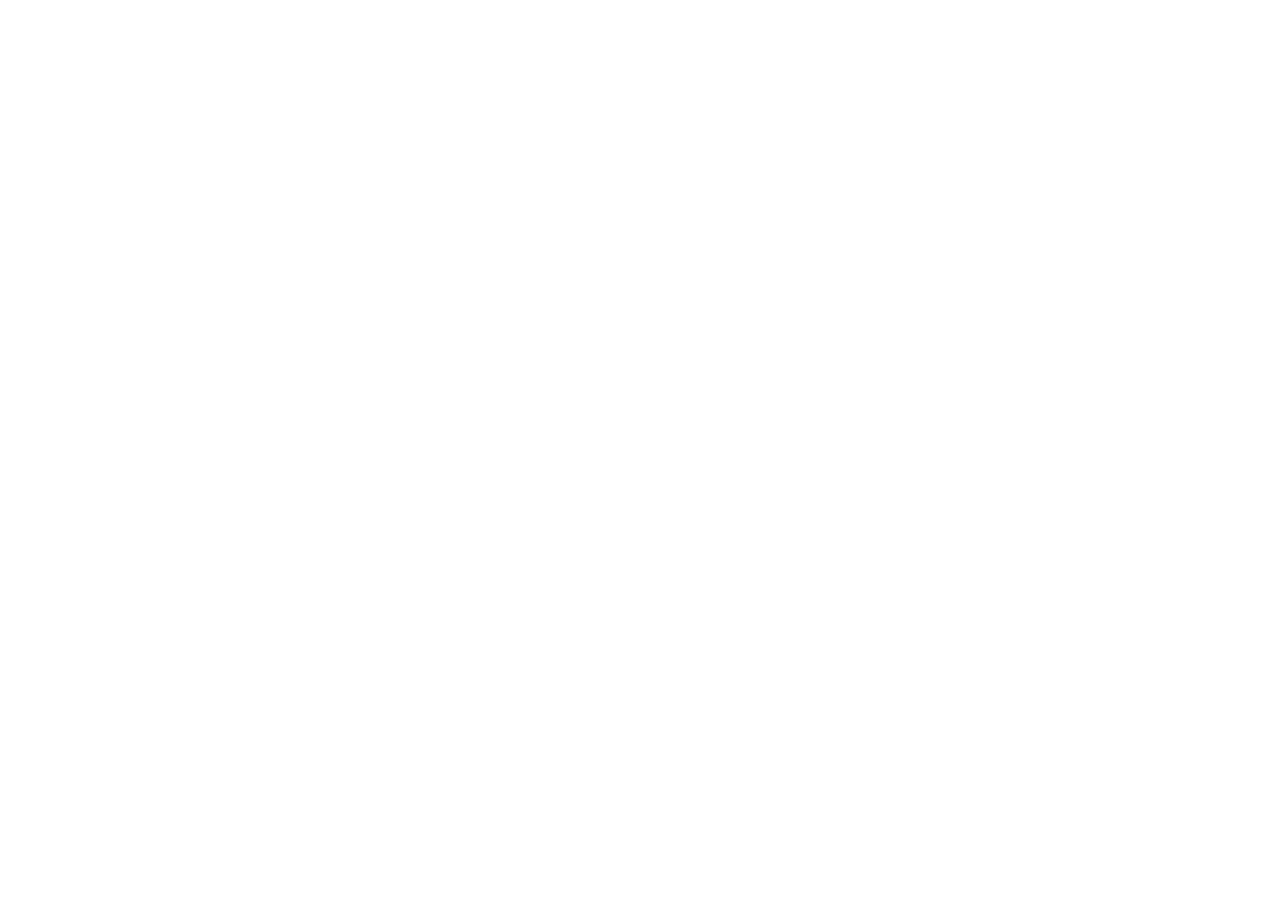
==== index.html @ 37996ad7 "Add files via upload" ====
<!doctype html><html lang="en"><head><meta charset="UTF-8"/><meta http-equiv="X-UA-Compatible" content="IE=edge"/><meta name="viewport" content="width=device-width,initial-scale=1"/><title>Document</title><link rel="shortcut icon" href="Logo.png" type="image/x-icon"><script defer="defer" src="/static/js/main.5c47036b.js"></script><link href="/static/css/main.c22bcf21.css" rel="stylesheet"></head><body><div id="root"></div></body></html>
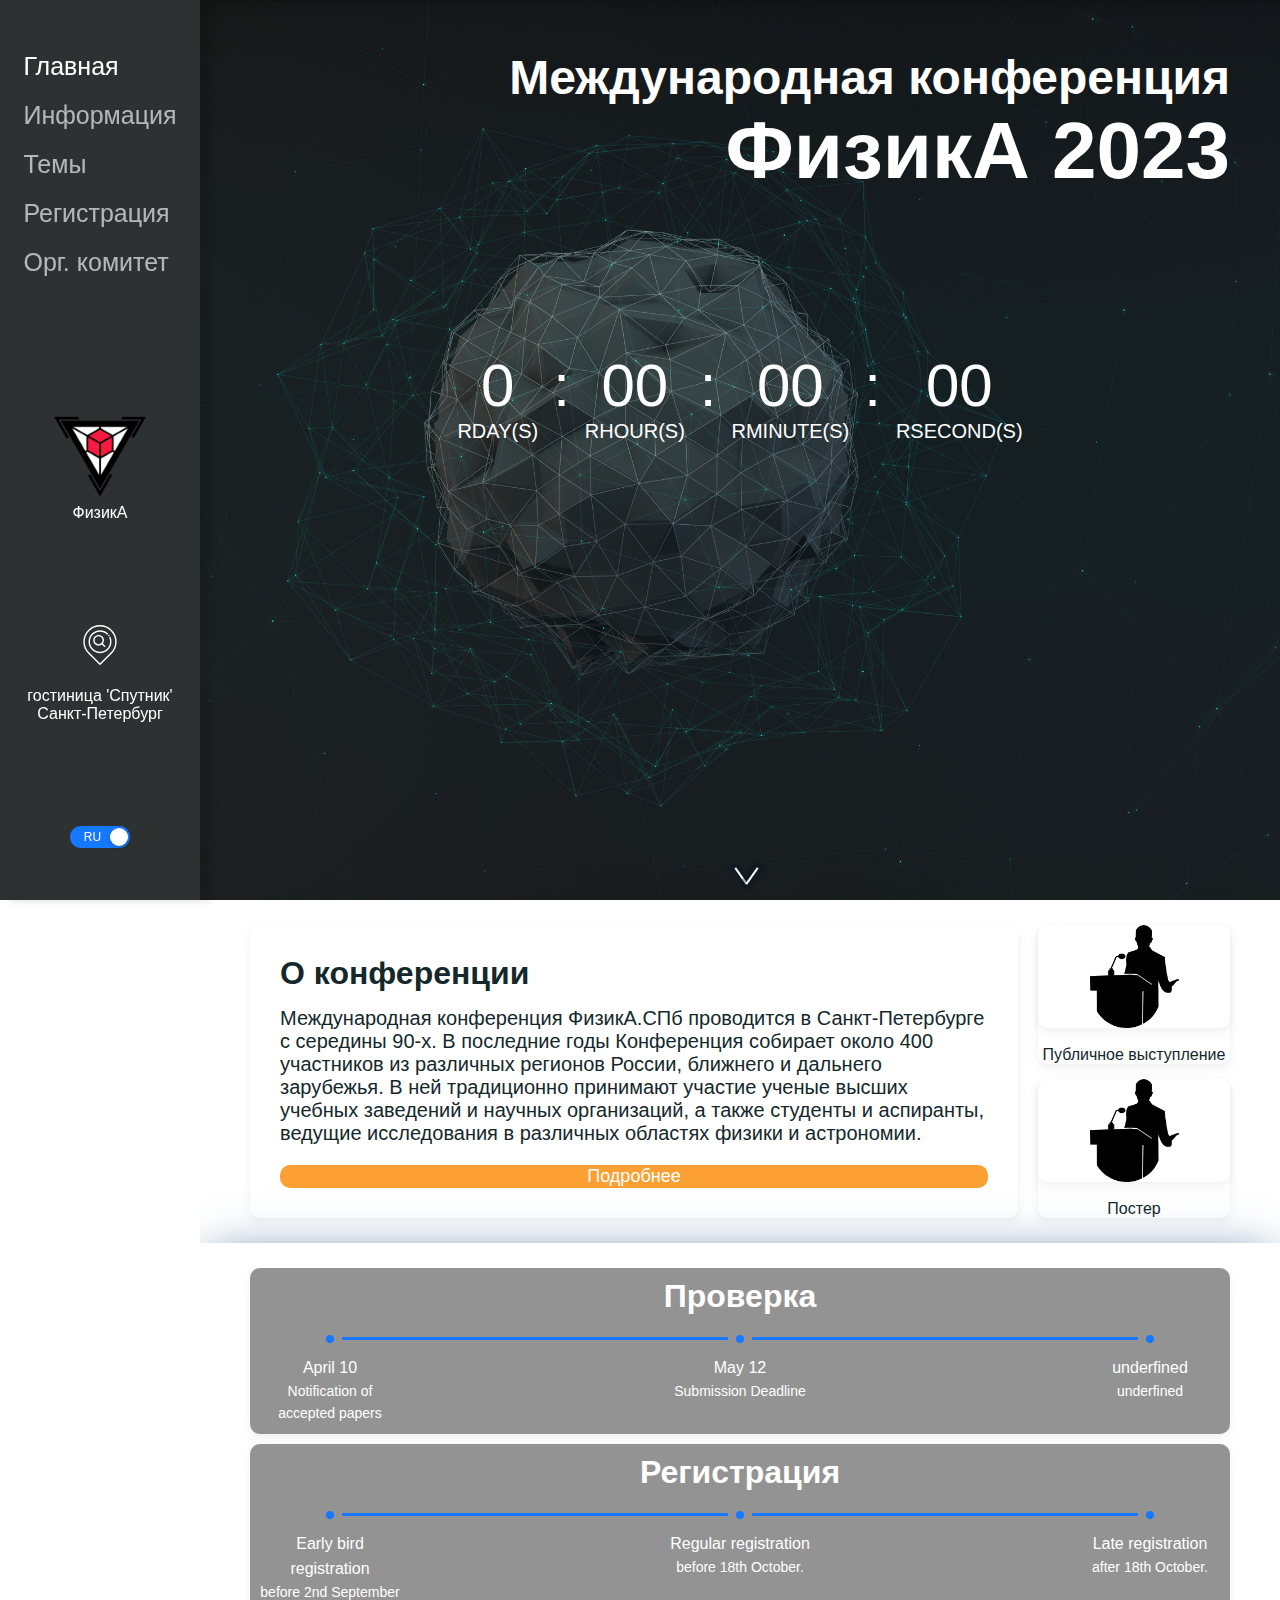
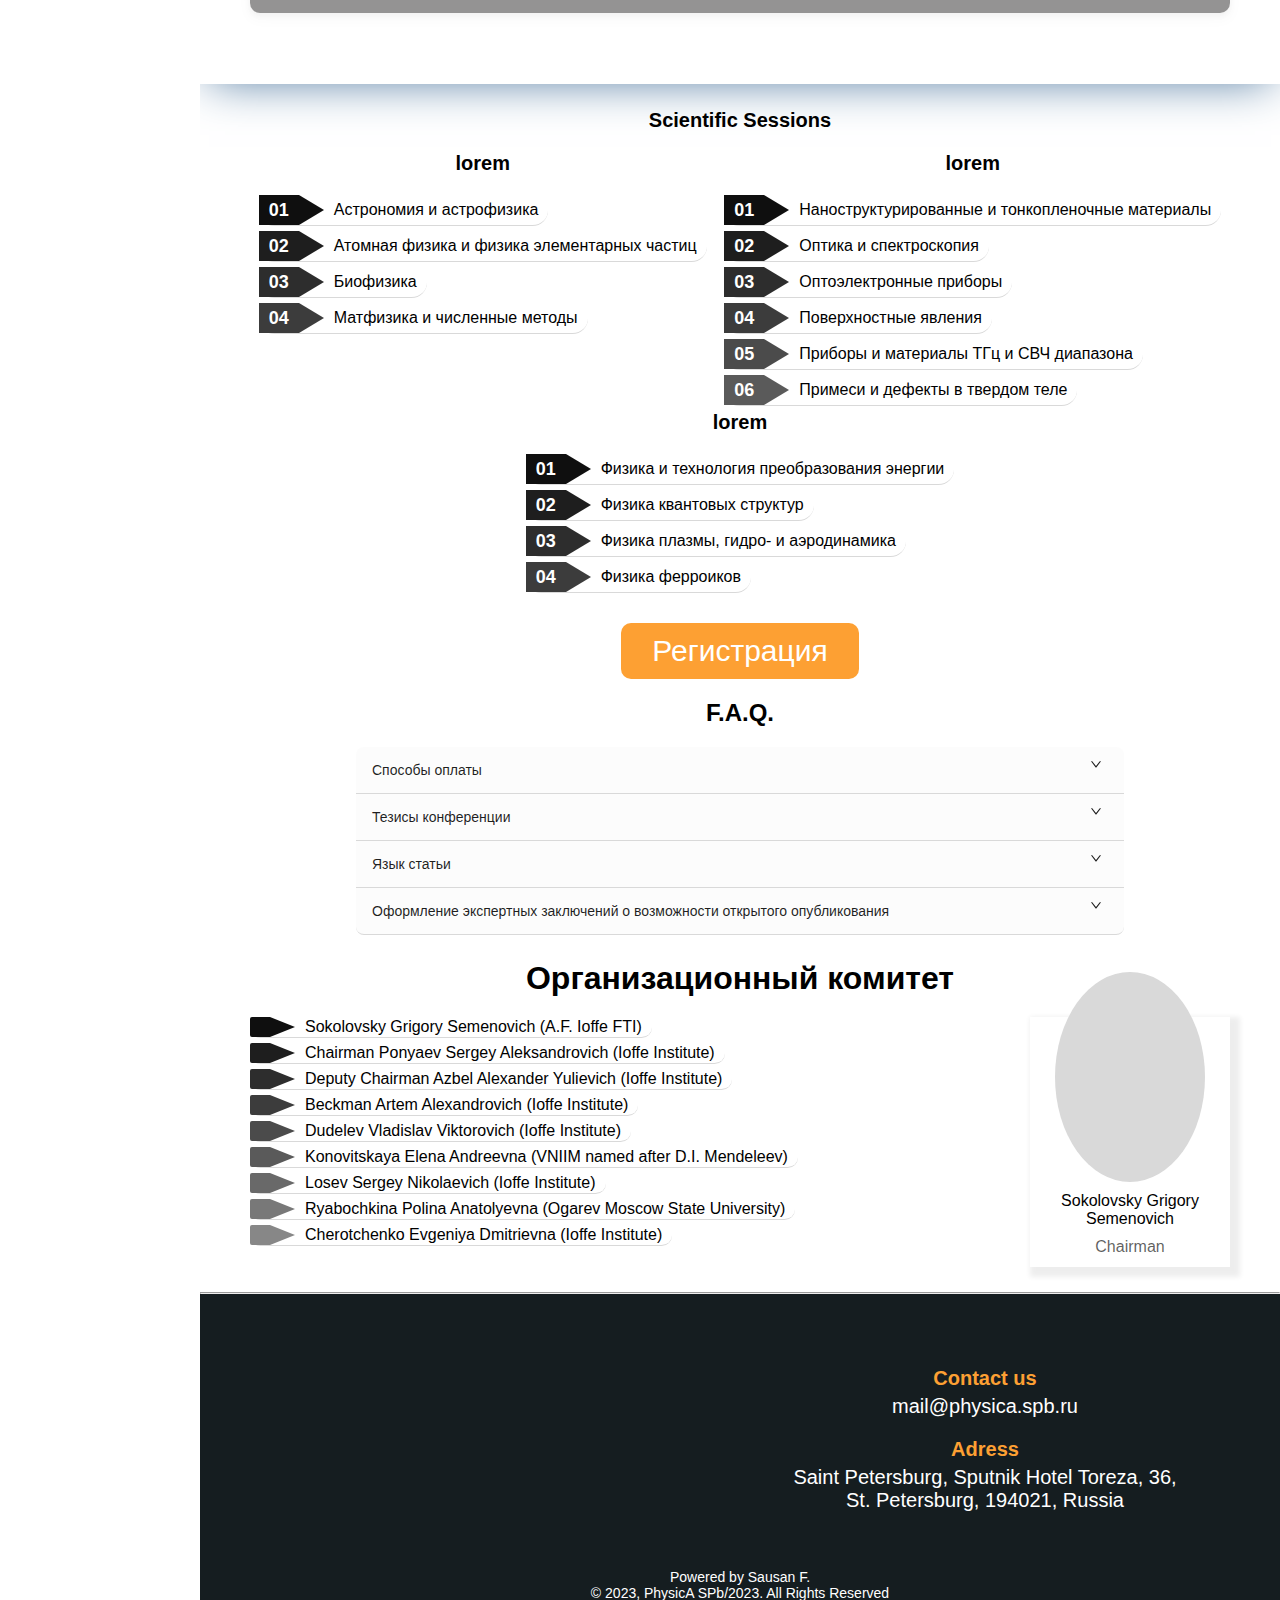
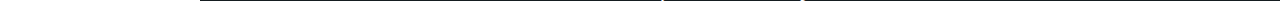
==== commit 39328ad8: "1" ====
--- a/index.html
+++ b/index.html
@@ -1 +1,15 @@
-<!doctype html><html lang="en"><head><meta charset="UTF-8"/><meta http-equiv="X-UA-Compatible" content="IE=edge"/><meta name="viewport" content="width=device-width,initial-scale=1"/><title>Document</title><link rel="shortcut icon" href="Logo.png" type="image/x-icon"><script defer="defer" src="/static/js/main.5c47036b.js"></script><link href="/static/css/main.c22bcf21.css" rel="stylesheet"></head><body><div id="root"></div></body></html>+<!DOCTYPE html>
+<html lang="en">
+  <head>
+    <meta charset="UTF-8" />
+    <meta http-equiv="X-UA-Compatible" content="IE=edge" />
+    <meta name="viewport" content="width=device-width,initial-scale=1" />
+    <title>Document</title>
+    <link rel="shortcut icon" href="Logo.png" type="image/x-icon" />
+    <script defer="defer" src="main.5c47036b.js"></script>
+    <link href="main.c22bcf21.css" rel="stylesheet" />
+  </head>
+  <body>
+    <div id="root"></div>
+  </body>
+</html>
--- a/main.c22bcf21.css
+++ b/main.c22bcf21.css
@@ -0,0 +1,2 @@
+.navBar{align-items:center;background-color:#2d3131;box-shadow:10px 0 8px rgba(0,0,0,.15);display:flex;flex-direction:column;justify-content:space-around;z-index:1000}.navBar figcaption{color:#fff}.navBar img{width:100px}.navBar li{list-style-type:none;margin-bottom:20px}.navBar li>a{color:hsla(0,0%,100%,.65);font-size:25px;text-decoration:none;transition:all .3s ease-in}.navBar li>a.active{color:#fff}#Information{display:flex;flex-direction:column;height:-webkit-fit-content!important;height:-moz-fit-content!important;height:fit-content!important;justify-content:space-between}.paralaxImg{background-attachment:fixed;background-image:url(/static/media/dates.1767a5056b78df74e919.jpg);background-position:50%;background-size:cover;box-shadow:0 5px 45px -9px #4b759d;height:49vh}.paralaxImg *{color:#fff!important}.aboutUs{grid-gap:20px;color:#14282c;display:grid;gap:20px;grid-template-columns:4fr 1fr;height:-webkit-fit-content!important;height:-moz-fit-content!important;height:fit-content!important;margin-bottom:20px}.aboutUs .leftText{border-radius:10px;box-shadow:0 1px 2px -2px rgba(0,0,0,.06),0 3px 6px 0 rgba(0,0,0,.04),0 5px 12px 4px rgba(0,0,0,.02);display:flex;flex-direction:column;height:100%;justify-content:space-around;padding:30px;width:100%}.aboutUs .leftText h1{font-size:32px;margin-bottom:15px}.aboutUs .leftText p{font-size:20px;margin-bottom:20px}.aboutUs .rightPoster{display:flex;flex-direction:column;gap:15px;height:100%;justify-content:space-between}.aboutUs .rightPoster div{align-items:center;border-radius:10px;box-shadow:0 1px 2px -2px rgba(0,0,0,.06),0 3px 6px 0 rgba(0,0,0,.04),0 5px 12px 4px rgba(0,0,0,.02);display:flex;flex-direction:column;height:100%;justify-content:center;text-align:center}.aboutUs .rightPoster div:hover{box-shadow:0 1px 2px -2px rgba(0,0,0,.07),0 3px 6px 0 rgba(0,0,0,.05),0 5px 12px 4px rgba(0,0,0,.03)}.aboutUs .rightPoster div>div{background-image:url(/static/media/speaking.14972e2e5fc3d2f36aab.png);background-position:50%;background-repeat:no-repeat;background-size:contain;min-height:100px;width:100%}.btn{background-color:#fda033;border:1px solid transparent;border-radius:10px;color:#fff;font-size:18px}.treeBlock{height:100%}.treeBlock>div{background-color:rgba(41,40,40,.5);border-radius:10px;box-shadow:0 1px 2px -2px rgba(0,0,0,.06),0 3px 6px 0 rgba(0,0,0,.04),0 5px 12px 4px rgba(0,0,0,.02);margin-bottom:10px;padding:10px;text-align:center}.treeBlock>div .ant-steps.ant-steps-horizontal{margin-bottom:0!important}.treeBlock>div h1{margin-bottom:20px}#footer{background-color:#151d20;gap:20px;height:-webkit-fit-content;height:-moz-fit-content;height:fit-content;padding-bottom:0;text-align:center}#footer .contactBlock{display:flex;flex-direction:row;flex-wrap:wrap;height:100%;justify-content:space-between;margin-bottom:10px}#footer .contactBlock .footerText{color:#fff;display:flex;flex-direction:column;font-size:20px;justify-content:center;max-height:450px;width:50%}#footer .contactBlock .footerText .contactText p:first-of-type{color:#fda033;font-weight:700;padding-bottom:5px}#footer .contactBlock .footerText .contactText p:nth-child(2) a{color:#fff;text-decoration:none}#footer .contactBlock .footerText .contactText p:nth-child(2) a:hover{border-bottom:1px solid #fff}#footer .contactBlock .footerText .contactAdress{margin-top:20px}#footer .contactBlock .footerText .contactAdress p:first-of-type{color:#fda033;font-weight:700;padding-bottom:5px}#footer .signature{color:#fff;font-size:14px}.timer{display:flex}.timer span{margin:0 15px}.timer div{text-align:center}.timer div>p:last-child{font-size:20px}.hero{align-items:center;background-attachment:fixed;background-image:url(/static/media/headerBackImg.13e48aa3fcc09e3a5d52.jpg);background-position:50%;background-size:cover;color:#fff;height:100vh;justify-content:space-between;padding:50px 50px 0;position:relative}.hero,.hero__content{display:flex;flex-direction:column;width:100%}.hero__content{align-items:flex-end;text-align:center}.hero__content h1{font-size:5em;font-weight:700}.hero__content h2{font-size:3em}.hero .invisib{height:130px}.hero .timer{font-size:60px;margin-bottom:20px}.hero .scroll{-webkit-animation:scroll 2s ease-in-out infinite;animation:scroll 2s ease-in-out infinite;bottom:14px;height:20px;position:absolute;width:13px}.hero .scroll:after,.hero .scroll:before{background-color:#fff;content:"";height:100%;position:absolute;top:0;width:2px}.hero .scroll:before{box-shadow:0 1px 1px 3px rgba(0,21,41,.329);left:0;-webkit-transform:rotate(145deg);transform:rotate(145deg)}.hero .scroll:after{box-shadow:0 1px 1px 5px rgba(0,21,41,.329);right:0;-webkit-transform:rotate(-145deg);transform:rotate(-145deg)}@-webkit-keyframes scroll{0%{-webkit-transform:translateY(10px);transform:translateY(10px)}50%{-webkit-transform:translate(0);transform:translate(0)}to{-webkit-transform:translateY(10px);transform:translateY(10px)}}@keyframes scroll{0%{-webkit-transform:translateY(10px);transform:translateY(10px)}50%{-webkit-transform:translate(0);transform:translate(0)}to{-webkit-transform:translateY(10px);transform:translateY(10px)}}#OrganizingCommittee{height:-webkit-fit-content!important;height:-moz-fit-content!important;height:fit-content!important;text-align:center}#OrganizingCommittee h1{margin-bottom:20px}#OrganizingCommittee .orgContent{display:flex;flex-direction:row;flex-wrap:wrap;justify-content:space-between}#OrganizingCommittee .orgContent ul{list-style-type:none;text-align:start}#OrganizingCommittee .orgContent ul li:first-of-type div{background-color:#0f0f0f}#OrganizingCommittee .orgContent ul li:first-of-type div:after{border-left:25px solid #0f0f0f}#OrganizingCommittee .orgContent ul li:nth-of-type(2) div{background-color:#1e1e1e}#OrganizingCommittee .orgContent ul li:nth-of-type(2) div:after{border-left:25px solid #1e1e1e}#OrganizingCommittee .orgContent ul li:nth-of-type(3) div{background-color:#2d2d2d}#OrganizingCommittee .orgContent ul li:nth-of-type(3) div:after{border-left:25px solid #2d2d2d}#OrganizingCommittee .orgContent ul li:nth-of-type(4) div{background-color:#3c3c3c}#OrganizingCommittee .orgContent ul li:nth-of-type(4) div:after{border-left:25px solid #3c3c3c}#OrganizingCommittee .orgContent ul li:nth-of-type(5) div{background-color:#4b4b4b}#OrganizingCommittee .orgContent ul li:nth-of-type(5) div:after{border-left:25px solid #4b4b4b}#OrganizingCommittee .orgContent ul li:nth-of-type(6) div{background-color:#5a5a5a}#OrganizingCommittee .orgContent ul li:nth-of-type(6) div:after{border-left:25px solid #5a5a5a}#OrganizingCommittee .orgContent ul li:nth-of-type(7) div{background-color:dimgray}#OrganizingCommittee .orgContent ul li:nth-of-type(7) div:after{border-left:25px solid dimgray}#OrganizingCommittee .orgContent ul li:nth-of-type(8) div{background-color:#787878}#OrganizingCommittee .orgContent ul li:nth-of-type(8) div:after{border-left:25px solid #787878}#OrganizingCommittee .orgContent ul li:nth-of-type(9) div{background-color:#878787}#OrganizingCommittee .orgContent ul li:nth-of-type(9) div:after{border-left:25px solid #878787}#OrganizingCommittee .orgContent ul li:nth-of-type(10) div{background-color:#969696}#OrganizingCommittee .orgContent ul li:nth-of-type(10) div:after{border-left:25px solid #969696}#OrganizingCommittee .orgContent ul li:nth-of-type(11) div{background-color:#a5a5a5}#OrganizingCommittee .orgContent ul li:nth-of-type(11) div:after{border-left:25px solid #a5a5a5}#OrganizingCommittee .orgContent ul li:nth-of-type(12) div{background-color:#b4b4b4}#OrganizingCommittee .orgContent ul li:nth-of-type(12) div:after{border-left:25px solid #b4b4b4}#OrganizingCommittee .orgContent ul li{align-items:center;border-bottom:1px solid #d9d9d9;border-radius:25px;display:flex;flex-direction:row;justify-content:center;margin-bottom:5px;width:-webkit-fit-content;width:-moz-fit-content;width:fit-content}#OrganizingCommittee .orgContent ul li div{align-items:center;border-radius:2px 0 0 2px;color:#fff;display:flex;font-size:18px;font-weight:700;height:20px;justify-content:center;margin-right:35px;position:relative;width:20px}#OrganizingCommittee .orgContent ul li div:after{border:10px solid transparent;border-left:25px solid #000;bottom:0;content:"";left:20px;position:absolute}#OrganizingCommittee .orgContent ul li span{padding:0 10px 0 0}#OrganizingCommittee .orgContent .testBlock{box-shadow:5px 5px 5px 5px rgba(0,0,0,.07);display:flex;flex-direction:column;height:250px;justify-content:space-between;width:200px}#OrganizingCommittee .orgContent .testBlock .blockImg{height:70%;position:relative}#OrganizingCommittee .orgContent .testBlock .blockImg .oval{background:#d9d9d9;border-radius:50%;bottom:10px;height:120%;left:25px;position:absolute;width:150px}#OrganizingCommittee .orgContent .testBlock .title{display:flex;flex-direction:column;height:30%;text-align:center}#OrganizingCommittee .orgContent .testBlock .title .discription{color:rgba(0,0,0,.634);margin-top:10px}@media(max-width:1100px){#OrganizingCommittee .orgContent{justify-content:center}#OrganizingCommittee .orgContent .testBlock{margin-top:50px}}#Form{height:-webkit-fit-content!important;height:-moz-fit-content!important;height:fit-content!important}.registration{text-align:center}.registration h2{margin-bottom:20px}.registration .registrationBtn{font-size:30px;margin:0 auto 20px;padding:10px 30px}.registration .ant-collapse{background-color:hsla(0,0%,96%,.3);border:none;margin:0 auto;width:60vw}.registration .ant-collapse .ant-collapse-item.ant-collapse-item-active{background-color:hsla(0,0%,96%,.8)}.registration .ant-collapse .ant-collapse-item.ant-collapse-item-active .ant-collapse-header-text{font-weight:700}.registration .ant-collapse .ant-collapse-item.ant-collapse-item-active .ant-collapse-header .ant-collapse-expand-icon{-webkit-transform:rotate(180deg);transform:rotate(180deg)}.registration .ant-collapse .ant-collapse-item .ant-collapse-header{border:none;border-radius:0;display:flex;flex-direction:row-reverse;text-align:left}.registration .ant-collapse .ant-collapse-item .ant-collapse-header .ant-collapse-expand-icon{-webkit-transform:rotate(90deg);transform:rotate(90deg)}.registration .ant-collapse .ant-collapse-item .ant-collapse-content{border:1px solid hsla(0,4%,77%,.24);border-radius:0}#Topics{height:-webkit-fit-content!important;height:-moz-fit-content!important;height:fit-content!important;text-align:center}#Topics h1{font-size:25px}#Topics .sessions{display:flex;flex-direction:row;flex-wrap:wrap;justify-content:space-around}#Topics h1{font-size:20px;font-weight:700;margin-bottom:20px}#Topics .test li:first-of-type div{background-color:#0f0f0f}#Topics .test li:first-of-type div:after{border-left:25px solid #0f0f0f}#Topics .test li:nth-of-type(2) div{background-color:#1e1e1e}#Topics .test li:nth-of-type(2) div:after{border-left:25px solid #1e1e1e}#Topics .test li:nth-of-type(3) div{background-color:#2d2d2d}#Topics .test li:nth-of-type(3) div:after{border-left:25px solid #2d2d2d}#Topics .test li:nth-of-type(4) div{background-color:#3c3c3c}#Topics .test li:nth-of-type(4) div:after{border-left:25px solid #3c3c3c}#Topics .test li:nth-of-type(5) div{background-color:#4b4b4b}#Topics .test li:nth-of-type(5) div:after{border-left:25px solid #4b4b4b}#Topics .test li:nth-of-type(6) div{background-color:#5a5a5a}#Topics .test li:nth-of-type(6) div:after{border-left:25px solid #5a5a5a}#Topics .test li{border-bottom:1px solid #d9d9d9;border-radius:25px;flex-direction:row;margin-bottom:5px;width:-webkit-fit-content;width:-moz-fit-content;width:fit-content}#Topics .test li,#Topics .test li div{align-items:center;display:flex;justify-content:center}#Topics .test li div{color:#fff;font-size:18px;font-weight:700;height:30px;margin-right:35px;position:relative;width:40px}#Topics .test li div:after{border:15px solid transparent;border-left:25px solid #000;bottom:0;content:"";left:40px;position:absolute}#Topics .test li span{padding:0 10px 0 0}*{box-sizing:border-box;font-family:Roboto,sans-serif;margin:0;padding:0}html{scroll-behavior:smooth}.container{display:grid;grid-template-areas:"navbar" "mainWallper";grid-template-columns:200px 1fr}.container .navBar{grid-area:"navbar";height:100vh;left:0;position:-webkit-sticky;position:sticky;top:0;width:200px}.container .mainWallper{grid-area:"mainWallper";overflow:hidden}.container .mainWallper .containerContent{margin:0 auto;padding:25px 50px}
+/*# sourceMappingURL=main.c22bcf21.css.map*/